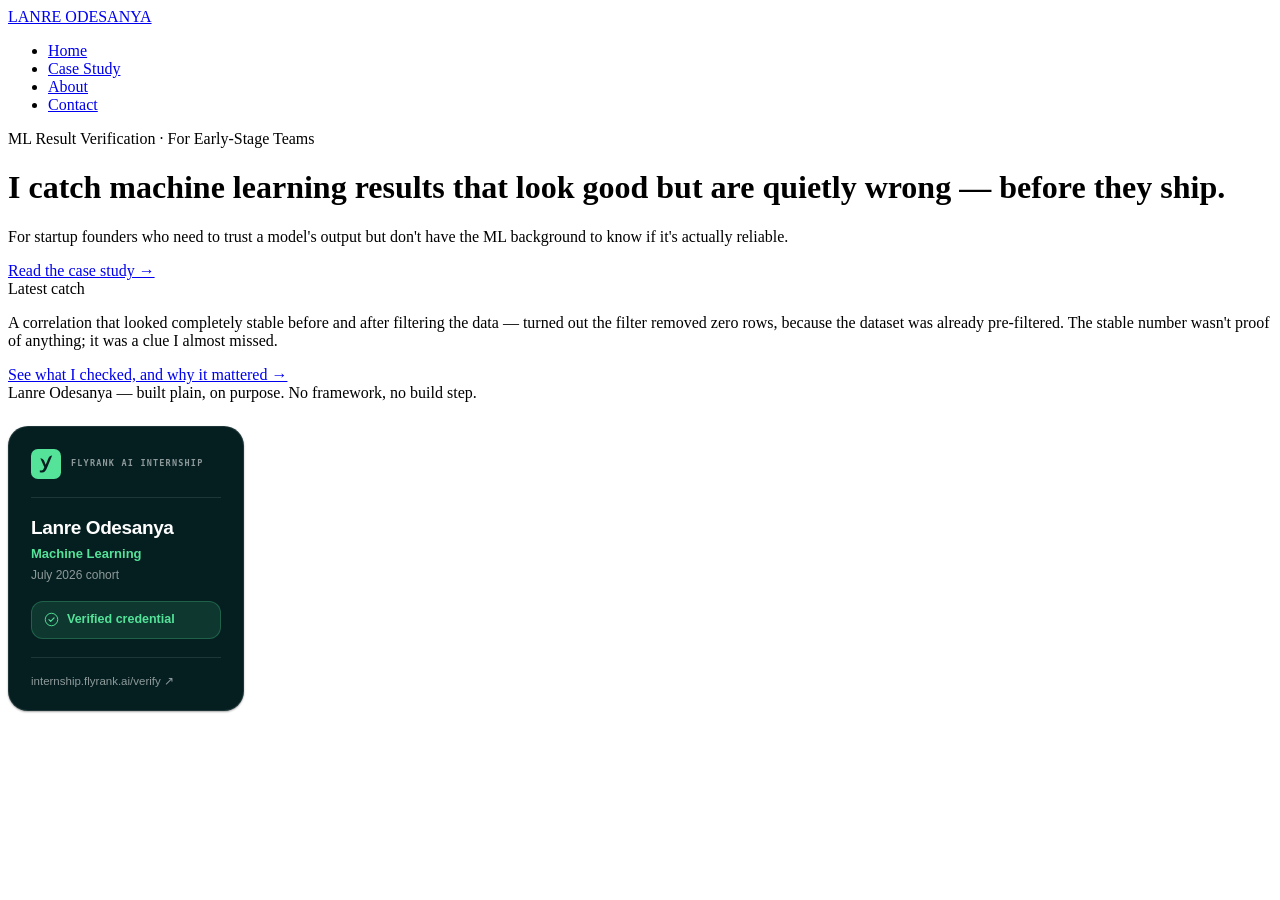
==== index.html @ 2b130f67 "Rename index (1).html to index.html" ====
<!DOCTYPE html>
<html lang="en">
<head>
<meta charset="UTF-8">
<meta name="viewport" content="width=device-width, initial-scale=1.0">
<title>Lanre Odesanya — I catch quietly broken ML results</title>
<meta name="description" content="I catch machine learning results that look good but are quietly wrong, before they ship.">
<meta property="og:title" content="Lanre Odesanya — I catch quietly broken ML results">
<meta property="og:description" content="I catch machine learning results that look good but are quietly wrong, before they ship.">
<meta property="og:type" content="website">
<meta property="og:url" content="https://larryjay007.github.io/">
<meta name="twitter:card" content="summary">
<meta name="twitter:title" content="Lanre Odesanya — I catch quietly broken ML results">
<meta name="twitter:description" content="I catch machine learning results that look good but are quietly wrong, before they ship.">
<link rel="preconnect" href="https://fonts.googleapis.com">
<link href="https://fonts.googleapis.com/css2?family=Space+Grotesk:wght@500;700&family=IBM+Plex+Sans:wght@400;500&display=swap" rel="stylesheet">
<link rel="stylesheet" href="styles.css">
<script async src="https://www.googletagmanager.com/gtag/js?id=G-565EG7N5H6"></script>
<script>
  window.dataLayer = window.dataLayer || [];
  function gtag(){dataLayer.push(arguments);}
  gtag('js', new Date());
  gtag('config', 'G-565EG7N5H6');
</script>
</head>
<body>

<nav class="site-nav">
  <div class="wrap">
    <a class="mark" href="index.html">LANRE ODESANYA</a>
    <ul>
      <li><a class="nav-link" href="index.html" aria-current="page">Home</a></li>
      <li><a class="nav-link" href="case-study.html">Case Study</a></li>
      <li><a class="nav-link" href="about.html">About</a></li>
      <li><a class="nav-link" href="contact.html">Contact</a></li>
    </ul>
  </div>
</nav>

<main>

<header class="hero">
  <div class="wrap">
    <div class="eyebrow">ML Result Verification · For Early-Stage Teams</div>
    <h1>I catch machine learning results that look good but are quietly wrong — before they ship.</h1>
    <p class="lede">For startup founders who need to trust a model's output but don't have the ML background to know if it's actually reliable.</p>
    <a class="btn primary" href="case-study.html">Read the case study →</a>

    <div class="teaser">
      <span class="tag">Latest catch</span>
      <p>A correlation that looked completely stable before and after filtering the data — turned out the filter removed zero rows, because the dataset was already pre-filtered. The stable number wasn't proof of anything; it was a clue I almost missed.</p>
      <a href="case-study.html">See what I checked, and why it mattered →</a>
    </div>
  </div>
</header>

</main>

<footer>
  <div class="wrap">
    Lanre Odesanya — built plain, on purpose. No framework, no build step.
  </div>
<a href="https://internship.flyrank.ai/verify?id=FR-D1-T668H-R789R&first_name=Lanre" target="_blank" rel="noopener noreferrer"
   aria-label="Verify Lanre Odesanya's FlyRank AI Internship credential"
   style="box-sizing:border-box;margin:0;padding:0;border:0;background:none;text-decoration:none;font-family:-apple-system,BlinkMacSystemFont,'Segoe UI',Roboto,Helvetica,Arial,sans-serif;font-style:normal;line-height:1.25;text-transform:none;float:none;-webkit-font-smoothing:antialiased;display:flex;flex-direction:column;width:236px;padding:22px;background:#051F21;border:1px solid rgba(255,255,255,0.1);border-radius:20px;box-shadow:0 1px 2px rgba(0,0,0,0.35);margin-top:24px">
  <span style="margin:0;padding:0;border:0;background:none;color:inherit;font-weight:400;font-style:normal;letter-spacing:normal;text-transform:none;text-decoration:none;white-space:normal;float:none;display:flex;align-items:center;gap:10px">
    <svg width="30" height="30" viewBox="0 0 96 96" fill="none" xmlns="http://www.w3.org/2000/svg" aria-hidden="true" focusable="false" style="display:block;flex:none;opacity:1;transform:none;max-width:none"><rect width="96" height="96" rx="22" fill="#54E399" /><path d="M28.2354 74.2202V67.9039C29.6419 68.4369 31.3724 68.7055 33.4311 68.7055C35.3235 68.7055 36.8153 68.2396 37.8979 67.3079C38.9805 66.3762 39.9566 64.8695 40.8218 62.792L42.6887 58.3139L29.8976 29.2879C35.0038 29.2879 39.6028 32.3307 41.5294 36.9893L47.0746 50.3985L56.0126 28.6038C57.9221 23.9452 62.5168 20.894 67.6187 20.894L50.0795 63.5936C48.4556 67.5933 46.5205 70.5102 44.2743 72.3484C42.0281 74.1867 39.1169 75.1058 35.5451 75.1058C32.6212 75.1058 30.1875 74.812 28.2354 74.2244V74.2202Z" fill="#051F21" /></svg>
    <span style="margin:0;padding:0;border:0;background:none;color:inherit;font-weight:400;font-style:normal;letter-spacing:normal;text-transform:none;text-decoration:none;white-space:normal;float:none;font-family:ui-monospace,SFMono-Regular,Menlo,Consolas,monospace;font-size:8.5px;font-weight:700;letter-spacing:0.14em;text-transform:uppercase;color:rgba(255,255,255,0.55);line-height:1.4">FlyRank AI Internship</span>
  </span>
  <span style="margin:0;padding:0;border:0;background:none;color:inherit;font-weight:400;font-style:normal;letter-spacing:normal;text-transform:none;text-decoration:none;white-space:normal;float:none;display:block;height:1px;background:rgba(255,255,255,0.1);margin:18px 0"></span>
  <span style="margin:0;padding:0;border:0;background:none;color:inherit;font-weight:400;font-style:normal;letter-spacing:normal;text-transform:none;text-decoration:none;white-space:normal;float:none;display:flex;flex-direction:column;gap:6px">
    <span style="margin:0;padding:0;border:0;background:none;color:inherit;font-weight:400;font-style:normal;letter-spacing:normal;text-transform:none;text-decoration:none;white-space:normal;float:none;font-size:19px;font-weight:600;color:#FFFFFF;letter-spacing:-0.02em;line-height:1.25">Lanre Odesanya</span>
    <span style="margin:0;padding:0;border:0;background:none;color:inherit;font-weight:400;font-style:normal;letter-spacing:normal;text-transform:none;text-decoration:none;white-space:normal;float:none;font-size:13px;font-weight:600;color:#54E399">Machine Learning</span>
    <span style="margin:0;padding:0;border:0;background:none;color:inherit;font-weight:400;font-style:normal;letter-spacing:normal;text-transform:none;text-decoration:none;white-space:normal;float:none;font-size:12px;color:rgba(255,255,255,0.55)">July 2026 cohort</span>
  </span>
  <span style="margin:0;padding:0;border:0;background:none;color:inherit;font-weight:400;font-style:normal;letter-spacing:normal;text-transform:none;text-decoration:none;white-space:normal;float:none;display:flex;align-items:center;gap:8px;margin-top:18px;padding:10px 12px;background:rgba(84,227,153,0.12);border:1px solid rgba(84,227,153,0.25);border-radius:12px">
    <svg width="15" height="15" viewBox="0 0 24 24" fill="none" xmlns="http://www.w3.org/2000/svg" aria-hidden="true" focusable="false" style="display:block;flex:none;opacity:1;transform:none;max-width:none"><circle cx="12" cy="12" r="10" stroke="#54E399" stroke-width="1.5" /><path d="M7.9 12.3l2.8 2.8 5.4-5.8" stroke="#54E399" stroke-width="1.8" stroke-linecap="round" stroke-linejoin="round" /></svg>
    <span style="margin:0;padding:0;border:0;background:none;color:inherit;font-weight:400;font-style:normal;letter-spacing:normal;text-transform:none;text-decoration:none;white-space:normal;float:none;font-size:12.5px;font-weight:600;color:#54E399">Verified credential</span>
  </span>
  <span style="margin:0;padding:0;border:0;background:none;color:inherit;font-weight:400;font-style:normal;letter-spacing:normal;text-transform:none;text-decoration:none;white-space:normal;float:none;display:flex;flex-direction:column;gap:5px;margin-top:18px;padding-top:16px;border-top:1px solid rgba(255,255,255,0.1)">
    <span style="margin:0;padding:0;border:0;background:none;color:inherit;font-weight:400;font-style:normal;letter-spacing:normal;text-transform:none;text-decoration:none;white-space:normal;float:none;font-size:11.5px;color:rgba(255,255,255,0.55)">internship.flyrank.ai/verify ↗</span>
  </span>
</a>

</footer>

</body>
</html>
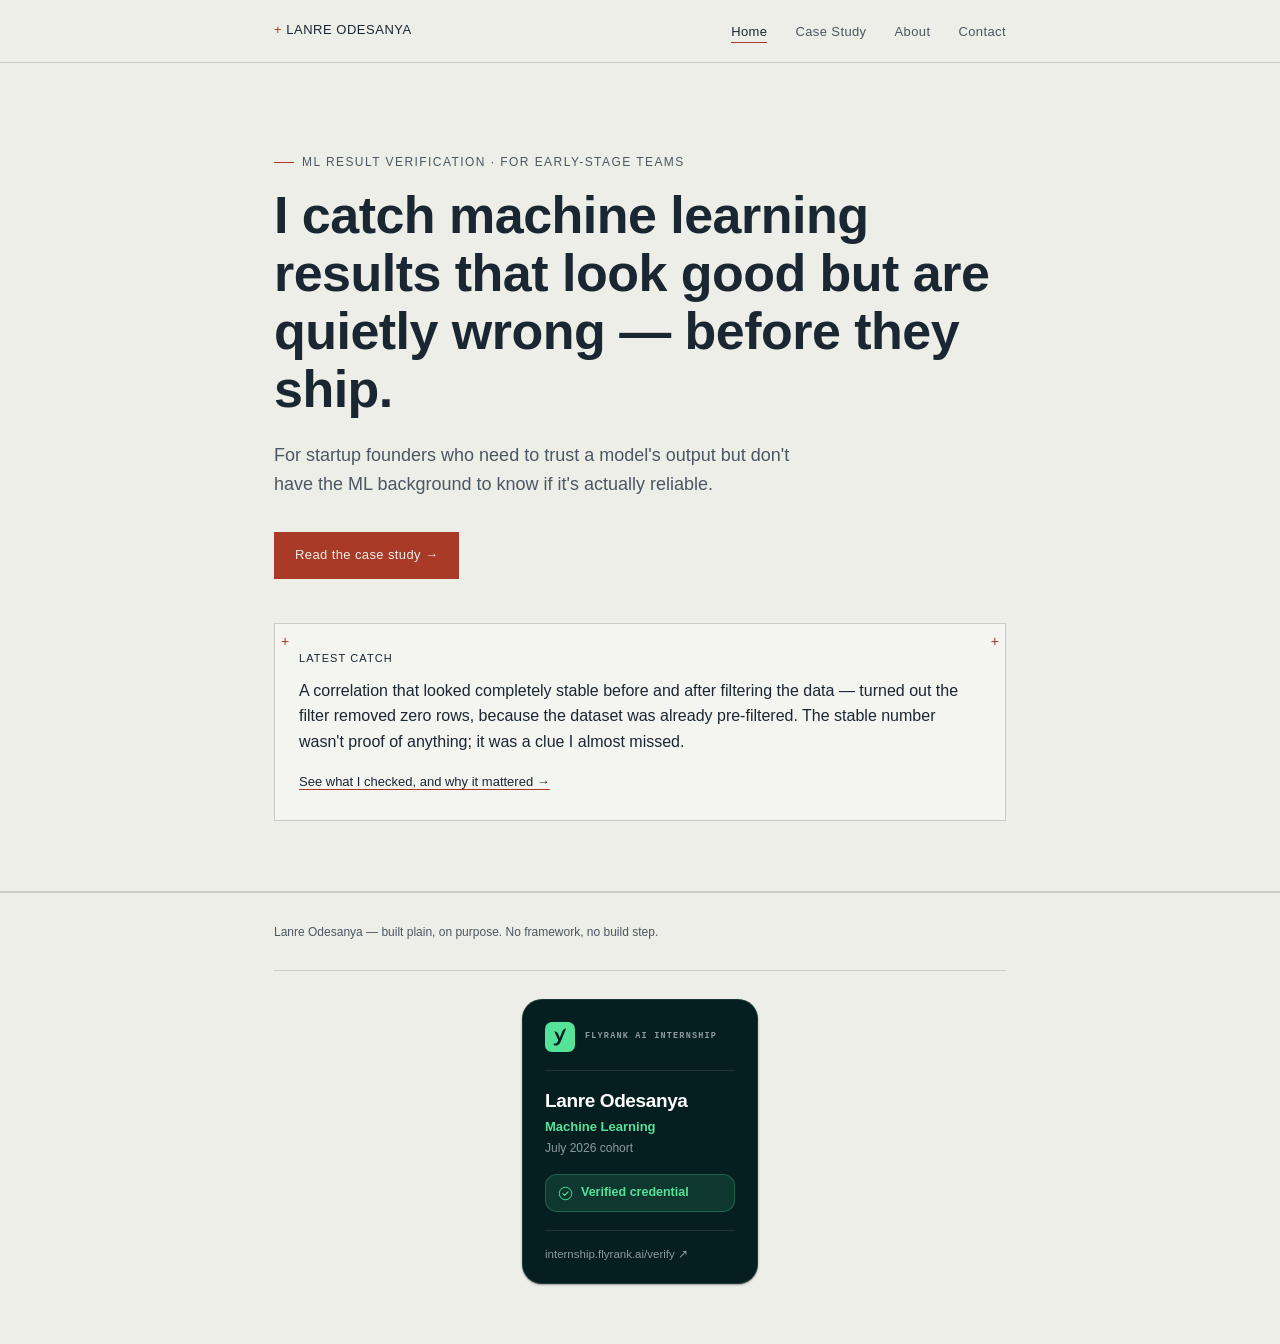
==== commit 9d503a03: "Add files via upload" ====
--- a/index.html
+++ b/index.html
@@ -57,12 +57,13 @@
 </main>
 
 <footer>
-  <div class="wrap">
+<div class="wrap">
     Lanre Odesanya — built plain, on purpose. No framework, no build step.
-  </div>
+
+<div class="badge-wrap">
 <a href="https://internship.flyrank.ai/verify?id=FR-D1-T668H-R789R&first_name=Lanre" target="_blank" rel="noopener noreferrer"
    aria-label="Verify Lanre Odesanya's FlyRank AI Internship credential"
-   style="box-sizing:border-box;margin:0;padding:0;border:0;background:none;text-decoration:none;font-family:-apple-system,BlinkMacSystemFont,'Segoe UI',Roboto,Helvetica,Arial,sans-serif;font-style:normal;line-height:1.25;text-transform:none;float:none;-webkit-font-smoothing:antialiased;display:flex;flex-direction:column;width:236px;padding:22px;background:#051F21;border:1px solid rgba(255,255,255,0.1);border-radius:20px;box-shadow:0 1px 2px rgba(0,0,0,0.35);margin-top:24px">
+   style="box-sizing:border-box;margin:0;padding:0;border:0;background:none;text-decoration:none;font-family:-apple-system,BlinkMacSystemFont,'Segoe UI',Roboto,Helvetica,Arial,sans-serif;font-style:normal;line-height:1.25;text-transform:none;float:none;-webkit-font-smoothing:antialiased;display:flex;flex-direction:column;width:236px;padding:22px;background:#051F21;border:1px solid rgba(255,255,255,0.1);border-radius:20px;box-shadow:0 1px 2px rgba(0,0,0,0.35)">
   <span style="margin:0;padding:0;border:0;background:none;color:inherit;font-weight:400;font-style:normal;letter-spacing:normal;text-transform:none;text-decoration:none;white-space:normal;float:none;display:flex;align-items:center;gap:10px">
     <svg width="30" height="30" viewBox="0 0 96 96" fill="none" xmlns="http://www.w3.org/2000/svg" aria-hidden="true" focusable="false" style="display:block;flex:none;opacity:1;transform:none;max-width:none"><rect width="96" height="96" rx="22" fill="#54E399" /><path d="M28.2354 74.2202V67.9039C29.6419 68.4369 31.3724 68.7055 33.4311 68.7055C35.3235 68.7055 36.8153 68.2396 37.8979 67.3079C38.9805 66.3762 39.9566 64.8695 40.8218 62.792L42.6887 58.3139L29.8976 29.2879C35.0038 29.2879 39.6028 32.3307 41.5294 36.9893L47.0746 50.3985L56.0126 28.6038C57.9221 23.9452 62.5168 20.894 67.6187 20.894L50.0795 63.5936C48.4556 67.5933 46.5205 70.5102 44.2743 72.3484C42.0281 74.1867 39.1169 75.1058 35.5451 75.1058C32.6212 75.1058 30.1875 74.812 28.2354 74.2244V74.2202Z" fill="#051F21" /></svg>
     <span style="margin:0;padding:0;border:0;background:none;color:inherit;font-weight:400;font-style:normal;letter-spacing:normal;text-transform:none;text-decoration:none;white-space:normal;float:none;font-family:ui-monospace,SFMono-Regular,Menlo,Consolas,monospace;font-size:8.5px;font-weight:700;letter-spacing:0.14em;text-transform:uppercase;color:rgba(255,255,255,0.55);line-height:1.4">FlyRank AI Internship</span>
@@ -81,7 +82,8 @@
     <span style="margin:0;padding:0;border:0;background:none;color:inherit;font-weight:400;font-style:normal;letter-spacing:normal;text-transform:none;text-decoration:none;white-space:normal;float:none;font-size:11.5px;color:rgba(255,255,255,0.55)">internship.flyrank.ai/verify ↗</span>
   </span>
 </a>
-
+</div>
+</div>
 </footer>
 
 </body>
--- a/styles.css
+++ b/styles.css
@@ -0,0 +1,433 @@
+/* ============================================
+   Lanre Odesanya — Portfolio
+   Plain CSS. No build step, no framework.
+   ============================================ */
+
+:root {
+  --ink: #1A2733;
+  --paper: #EDEEE7;
+  --paper-dim: #E2E3DA;
+  --flag: #A83A27;
+  --line: #C9CCC2;
+  --ink-soft: #4B5763;
+
+  --display: 'Space Grotesk', sans-serif;
+  --body: 'IBM Plex Sans', sans-serif;
+  --mono: 'IBM Plex Sans', sans-serif;
+}
+
+* { box-sizing: border-box; }
+
+html {
+  scroll-behavior: smooth;
+}
+
+body {
+  margin: 0;
+  background: var(--paper);
+  color: var(--ink);
+  font-family: var(--body);
+  line-height: 1.6;
+  -webkit-font-smoothing: antialiased;
+}
+
+a { color: inherit; }
+
+img { max-width: 100%; display: block; }
+
+.wrap {
+  max-width: 780px;
+  margin: 0 auto;
+  padding: 0 24px;
+}
+
+/* ---------- Nav ---------- */
+
+.site-nav {
+  border-bottom: 1px solid var(--line);
+  background: var(--paper);
+  position: sticky;
+  top: 0;
+  z-index: 10;
+}
+
+.site-nav .wrap {
+  display: flex;
+  align-items: center;
+  justify-content: space-between;
+  padding-top: 18px;
+  padding-bottom: 18px;
+}
+
+.site-nav .mark {
+  font-family: var(--mono);
+  font-size: 13px;
+  letter-spacing: 0.04em;
+  text-decoration: none;
+  color: var(--ink);
+}
+
+.site-nav .mark::before {
+  content: "+ ";
+  color: var(--flag);
+}
+
+.site-nav ul {
+  list-style: none;
+  display: flex;
+  gap: 28px;
+  margin: 0;
+  padding: 0;
+}
+
+.site-nav a.nav-link {
+  text-decoration: none;
+  font-family: var(--mono);
+  font-size: 13px;
+  letter-spacing: 0.03em;
+  color: var(--ink-soft);
+  padding-bottom: 3px;
+  border-bottom: 1px solid transparent;
+}
+
+.site-nav a.nav-link:hover,
+.site-nav a.nav-link[aria-current="page"] {
+  color: var(--ink);
+  border-bottom-color: var(--flag);
+}
+
+/* ---------- Eyebrow / labels ---------- */
+
+.eyebrow {
+  font-family: var(--mono);
+  font-size: 12px;
+  letter-spacing: 0.12em;
+  text-transform: uppercase;
+  color: var(--ink-soft);
+  display: flex;
+  align-items: center;
+  gap: 8px;
+  margin-bottom: 14px;
+}
+
+.eyebrow::before {
+  content: "";
+  width: 20px;
+  height: 1px;
+  background: var(--flag);
+  display: inline-block;
+}
+
+/* ---------- Hero ---------- */
+
+.hero {
+  padding: 90px 0 70px;
+  border-bottom: 1px solid var(--line);
+}
+
+.hero h1 {
+  font-family: var(--display);
+  font-size: clamp(32px, 5vw, 52px);
+  line-height: 1.12;
+  margin: 0 0 22px;
+  letter-spacing: -0.01em;
+}
+
+.hero .lede {
+  font-size: 18px;
+  color: var(--ink-soft);
+  max-width: 52ch;
+  margin: 0 0 34px;
+}
+
+/* ---------- Buttons ---------- */
+
+.btn {
+  display: inline-flex;
+  align-items: center;
+  gap: 8px;
+  font-family: var(--mono);
+  font-size: 13px;
+  letter-spacing: 0.03em;
+  text-decoration: none;
+  padding: 12px 20px;
+  border: 1px solid var(--ink);
+  color: var(--ink);
+  background: transparent;
+  transition: background 0.15s ease, color 0.15s ease;
+}
+
+.btn:hover {
+  background: var(--ink);
+  color: var(--paper);
+}
+
+.btn.primary {
+  background: var(--flag);
+  border-color: var(--flag);
+  color: var(--paper);
+}
+
+.btn.primary:hover {
+  background: #a3341f;
+  border-color: #a3341f;
+}
+
+/* ---------- Sections ---------- */
+
+section.block {
+  padding: 60px 0;
+  border-bottom: 1px solid var(--line);
+}
+
+section.block:last-of-type {
+  border-bottom: none;
+}
+
+h2 {
+  font-family: var(--display);
+  font-size: 26px;
+  margin: 0 0 18px;
+}
+
+h3 {
+  font-family: var(--display);
+  font-size: 18px;
+  margin: 0 0 10px;
+}
+
+p { margin: 0 0 16px; }
+
+/* ---------- Teaser card on home ---------- */
+
+.teaser {
+  position: relative;
+  border: 1px solid var(--line);
+  padding: 26px 24px;
+  margin-top: 44px;
+  background: rgba(255,255,255,0.35);
+}
+
+.teaser::before, .teaser::after {
+  content: "+";
+  position: absolute;
+  font-family: var(--mono);
+  color: var(--flag);
+  font-size: 14px;
+  top: 6px;
+}
+.teaser::before { left: 6px; }
+.teaser::after { right: 6px; }
+
+.teaser .tag {
+  font-family: var(--mono);
+  font-size: 11px;
+  letter-spacing: 0.1em;
+  color: var(--ink);
+  text-transform: uppercase;
+  margin-bottom: 10px;
+  display: block;
+}
+
+.teaser p {
+  margin-bottom: 14px;
+}
+
+.teaser a {
+  font-family: var(--mono);
+  font-size: 13px;
+  text-decoration: underline;
+  text-decoration-color: var(--flag);
+  text-underline-offset: 3px;
+}
+
+/* ---------- Case study finding blocks ---------- */
+
+.finding {
+  position: relative;
+  border-left: 2px solid var(--line);
+  padding: 4px 0 4px 22px;
+  margin-bottom: 28px;
+}
+
+.finding .tag {
+  font-family: var(--mono);
+  font-size: 11px;
+  letter-spacing: 0.08em;
+  text-transform: uppercase;
+  padding: 3px 8px;
+  display: inline-block;
+  margin-bottom: 8px;
+}
+
+.finding.flagged {
+  border-left-color: var(--flag);
+}
+.finding.flagged .tag {
+  color: var(--flag);
+  border: 1px solid var(--flag);
+}
+
+.finding.verified {
+  border-left-color: var(--ink);
+}
+.finding.verified .tag {
+  color: var(--ink);
+  border: 1px solid var(--ink);
+}
+
+.case-header {
+  padding: 70px 0 40px;
+  border-bottom: 1px solid var(--line);
+}
+
+.case-header .eyebrow { margin-bottom: 18px; }
+
+.case-header h1 {
+  font-family: var(--display);
+  font-size: clamp(26px, 4vw, 38px);
+  margin: 0 0 14px;
+  line-height: 1.2;
+}
+
+.case-header .sub {
+  color: var(--ink-soft);
+  font-size: 17px;
+  max-width: 56ch;
+}
+
+.closing-note {
+  font-family: var(--mono);
+  font-size: 14px;
+  border-top: 1px dashed var(--line);
+  padding-top: 20px;
+  margin-top: 10px;
+  color: var(--ink);
+}
+
+.closing-note::before {
+  content: "// ";
+  color: var(--flag);
+}
+
+/* ---------- Proof screenshots (case study) ---------- */
+
+.proof-shot {
+  margin: 20px 0 28px 22px;
+  border: 1px solid var(--line);
+  background: rgba(255,255,255,0.5);
+}
+
+.proof-shot img {
+  width: 100%;
+  display: block;
+}
+
+.proof-shot figcaption {
+  font-family: var(--mono);
+  font-size: 11px;
+  letter-spacing: 0.05em;
+  color: var(--ink-soft);
+  padding: 8px 12px;
+  border-top: 1px solid var(--line);
+}
+
+/* ---------- About photo ---------- */
+
+.about-photo {
+  width: 160px;
+  height: 160px;
+  object-fit: cover;
+  border: 1px solid var(--line);
+  margin-bottom: 28px;
+}
+
+/* ---------- About ---------- */
+
+.bio-block {
+  font-size: 17px;
+}
+
+.bio-block .quote-line {
+  border-left: 2px solid var(--flag);
+  padding-left: 20px;
+  margin: 24px 0;
+  font-style: normal;
+  color: var(--ink);
+}
+
+.status-row {
+  display: flex;
+  gap: 10px;
+  align-items: center;
+  font-family: var(--mono);
+  font-size: 12px;
+  color: var(--ink-soft);
+  margin-top: 30px;
+}
+
+.status-dot {
+  width: 8px;
+  height: 8px;
+  border-radius: 50%;
+  background: var(--ink);
+  display: inline-block;
+}
+
+/* ---------- Contact ---------- */
+
+.contact-block {
+  padding: 90px 0;
+  text-align: left;
+}
+
+.contact-block h1 {
+  font-family: var(--display);
+  font-size: clamp(28px, 4vw, 40px);
+  margin: 0 0 20px;
+}
+
+.contact-block .lede {
+  color: var(--ink-soft);
+  font-size: 17px;
+  max-width: 52ch;
+  margin-bottom: 36px;
+}
+
+.email-line {
+  font-family: var(--mono);
+  font-size: 15px;
+  margin-top: 24px;
+  color: var(--ink-soft);
+}
+
+/* ---------- Footer ---------- */
+
+footer {
+  border-top: 1px solid var(--line);
+  padding: 30px 0 60px;
+  font-family: var(--mono);
+  font-size: 12px;
+  color: var(--ink-soft);
+}
+
+footer .wrap {
+  padding-top: 0;
+  padding-bottom: 0;
+}
+
+.badge-wrap {
+  display: flex;
+  justify-content: center;
+  margin-top: 28px;
+  padding-top: 28px;
+  border-top: 1px solid var(--line);
+}
+
+/* ---------- Responsive ---------- */
+
+@media (max-width: 560px) {
+  .site-nav ul { gap: 16px; }
+  .hero { padding: 60px 0 50px; }
+  section.block { padding: 44px 0; }
+}
